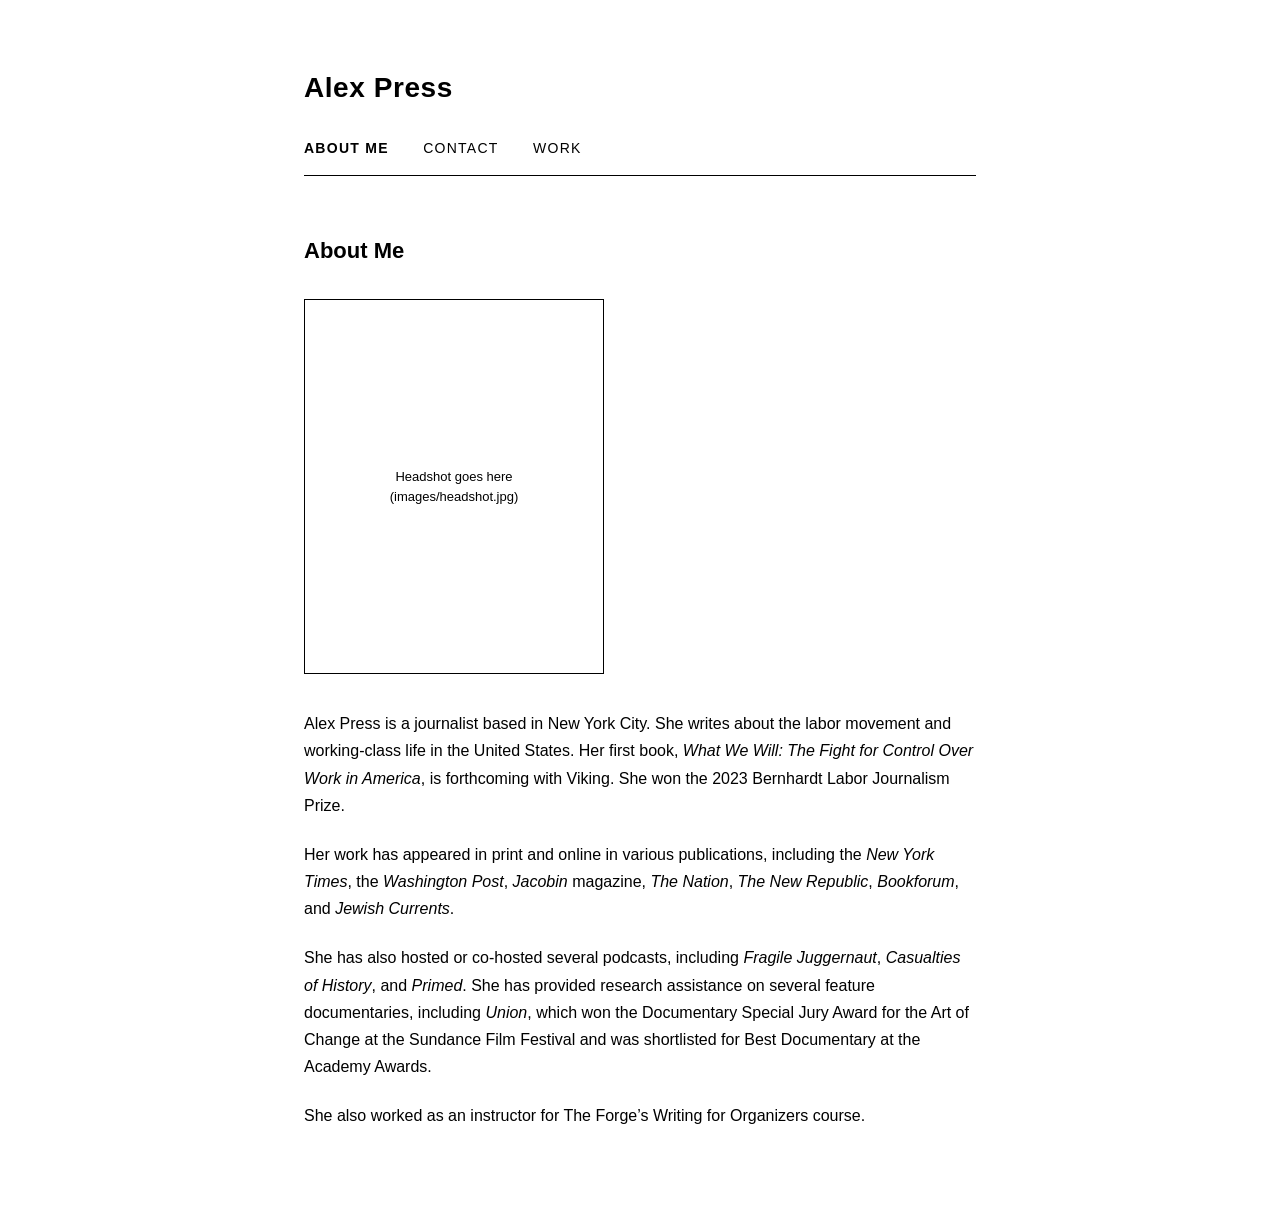
==== index.html @ fa853215 "Alex Press site: About Me, Contact, and Work pages Static site, no build step. White background, bla" ====
<!doctype html>
<html lang="en">
<head>
  <meta charset="utf-8">
  <meta name="viewport" content="width=device-width, initial-scale=1">
  <title>Alex Press</title>
  <meta name="description" content="Alex Press is a journalist based in New York City. She writes about the labor movement and working-class life in the United States.">
  <meta name="robots" content="noindex">
  <link rel="stylesheet" href="style.css">
</head>
<body>

  <div class="wrap">

    <!-- ===== Header (identical on every page) ===== -->
    <div class="site-name"><a href="index.html">Alex Press</a></div>
    <nav>
      <a href="index.html" class="current">About Me</a>
      <a href="contact.html">Contact</a>
      <a href="work.html">Work</a>
    </nav>

    <!-- ===== Page content ===== -->
    <h1>About Me</h1>

    <!-- HEADSHOT: see README.txt for the two-line swap that puts the real photo here. -->

    <div class="headshot-placeholder">Headshot goes here<br>(images/headshot.jpg)</div>

    <!-- <img src="images/headshot.jpg" alt="Alex Press" class="headshot"> -->

    <p>Alex Press is a journalist based in New York City. She writes about the labor movement and working-class life in the United States. Her first book, <em>What We Will: The Fight for Control Over Work in America</em>, is forthcoming with Viking. She won the 2023 Bernhardt Labor Journalism Prize.</p>

    <p>Her work has appeared in print and online in various publications, including the <em>New York Times</em>, the <em>Washington Post</em>, <em>Jacobin</em> magazine, <em>The Nation</em>, <em>The New Republic</em>, <em>Bookforum</em>, and <em>Jewish Currents</em>.</p>

    <p>She has also hosted or co-hosted several podcasts, including <em>Fragile Juggernaut</em>, <em>Casualties of History</em>, and <em>Primed</em>. She has provided research assistance on several feature documentaries, including <em>Union</em>, which won the Documentary Special Jury Award for the Art of Change at the Sundance Film Festival and was shortlisted for Best Documentary at the Academy Awards.</p>

    <p>She also worked as an instructor for The Forge&rsquo;s Writing for Organizers course.</p>

  </div>

</body>
</html>
---- style.css ----
/* ==========================================================================
   Alex Press — site styles
   White background, black text, Arial 12pt throughout.
   ========================================================================== */

* {
  box-sizing: border-box;
}

body {
  margin: 0;
  background: #ffffff;
  color: #000000;
  font-family: Arial, Helvetica, sans-serif;
  font-size: 16px; /* 16px = 12pt */
  line-height: 1.7;
  -webkit-font-smoothing: antialiased;
}

/* Centered single column, like the reference site */
.wrap {
  max-width: 720px;
  margin: 0 auto;
  padding: 64px 24px 96px;
}

/* --- Header ------------------------------------------------------------ */

.site-name {
  font-size: 28px;
  font-weight: bold;
  letter-spacing: 0.02em;
  margin: 0 0 22px;
}

.site-name a {
  color: #000000;
  text-decoration: none;
}

nav {
  border-bottom: 1px solid #000000;
  padding-bottom: 14px;
  margin-bottom: 56px;
}

nav a {
  color: #000000;
  text-decoration: none;
  font-size: 14px;
  text-transform: uppercase;
  letter-spacing: 0.09em;
  margin-right: 30px;
}

nav a:last-child {
  margin-right: 0;
}

nav a:hover {
  text-decoration: underline;
}

/* The page you're currently on */
nav a.current {
  font-weight: bold;
}

/* --- Page content ------------------------------------------------------ */

h1 {
  font-size: 22px;
  font-weight: bold;
  margin: 0 0 30px;
}

p {
  margin: 0 0 22px;
}

p:last-child {
  margin-bottom: 0;
}

a {
  color: #000000;
}

/* --- Headshot ---------------------------------------------------------- */

.headshot {
  width: 300px;
  max-width: 100%;
  height: auto;
  display: block;
  margin: 0 0 36px;
}

/* Temporary grey box shown until the real photo is added */
.headshot-placeholder {
  width: 300px;
  max-width: 100%;
  aspect-ratio: 4 / 5;
  border: 1px solid #000000;
  display: flex;
  align-items: center;
  justify-content: center;
  text-align: center;
  font-size: 13px;
  line-height: 1.5;
  padding: 20px;
  margin: 0 0 36px;
}

/* --- Contact page ------------------------------------------------------ */

.contact-list {
  list-style: none;
  padding: 0;
  margin: 0;
}

.contact-list li {
  margin-bottom: 16px;
}

/* --- Phones ------------------------------------------------------------ */

@media (max-width: 600px) {
  .wrap {
    padding: 40px 20px 64px;
  }

  .site-name {
    font-size: 24px;
  }

  nav a {
    margin-right: 20px;
    display: inline-block;
    margin-bottom: 6px;
  }
}
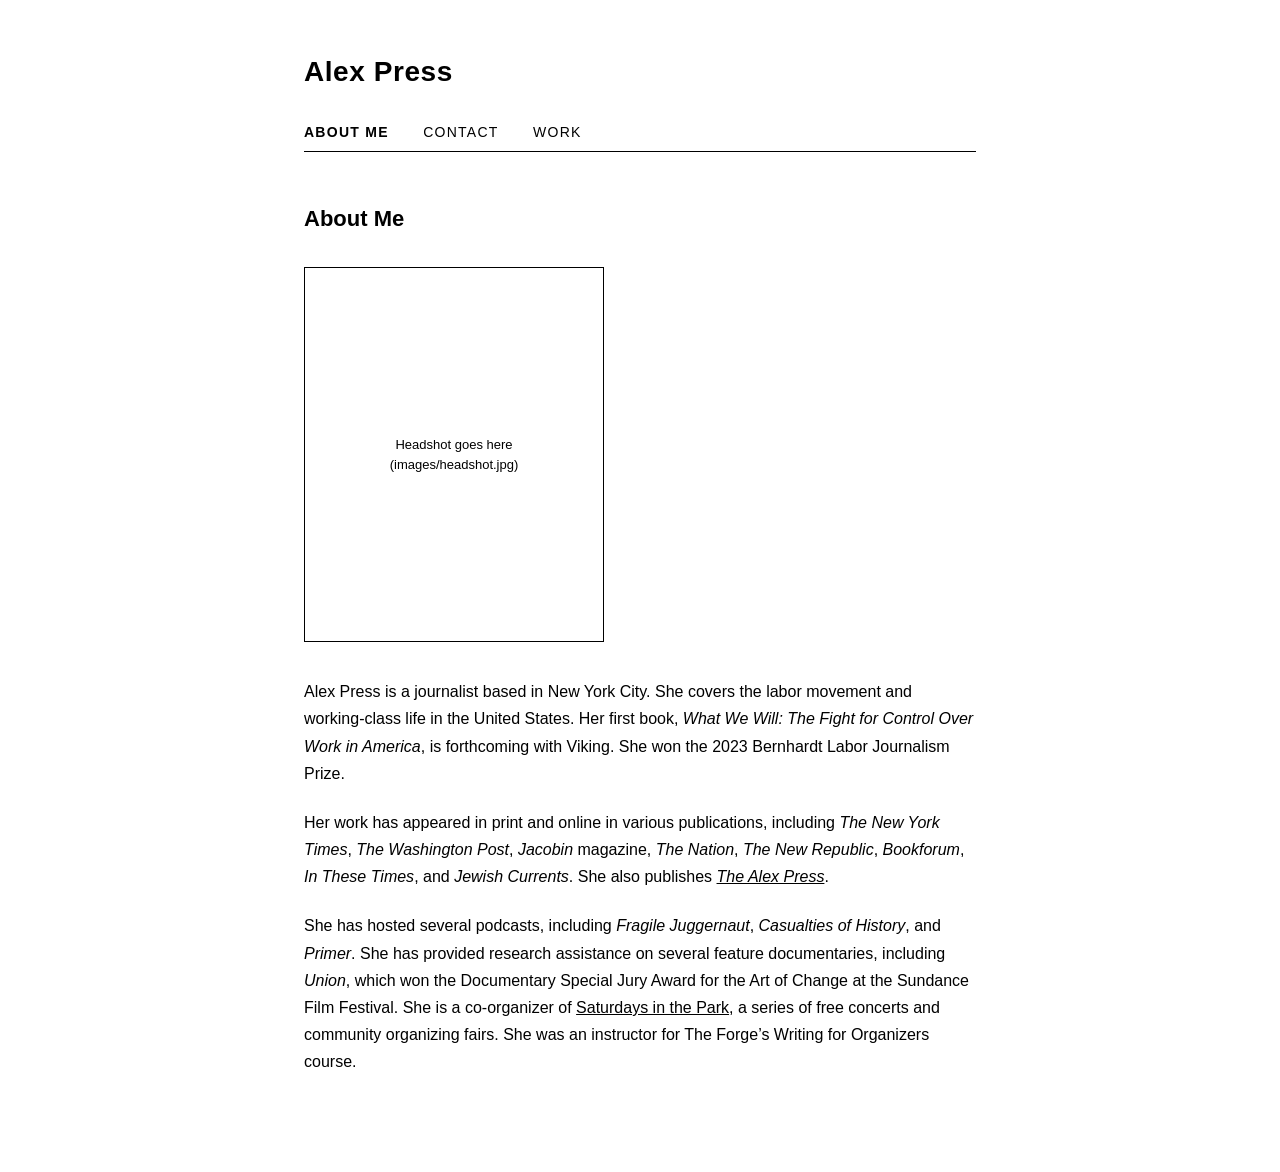
==== commit 4fc0584b: "Work page rebuilt, all links wired, bio updated - Work page: 'Writing' is now the top heading (Work " ====
--- a/index.html
+++ b/index.html
@@ -29,13 +29,11 @@
 
     <!-- <img src="images/headshot.jpg" alt="Alex Press" class="headshot"> -->
 
-    <p>Alex Press is a journalist based in New York City. She writes about the labor movement and working-class life in the United States. Her first book, <em>What We Will: The Fight for Control Over Work in America</em>, is forthcoming with Viking. She won the 2023 Bernhardt Labor Journalism Prize.</p>
+    <p>Alex Press is a journalist based in New York City. She covers the labor movement and working-class life in the United States. Her first book, <em>What We Will: The Fight for Control Over Work in America</em>, is forthcoming with Viking. She won the 2023 Bernhardt Labor Journalism Prize.</p>
 
-    <p>Her work has appeared in print and online in various publications, including the <em>New York Times</em>, the <em>Washington Post</em>, <em>Jacobin</em> magazine, <em>The Nation</em>, <em>The New Republic</em>, <em>Bookforum</em>, and <em>Jewish Currents</em>.</p>
+    <p>Her work has appeared in print and online in various publications, including <em>The New York Times</em>, <em>The Washington Post</em>, <em>Jacobin</em> magazine, <em>The Nation</em>, <em>The New Republic</em>, <em>Bookforum</em>, <em>In These Times</em>, and <em>Jewish Currents</em>. She also publishes <em><a href="https://thealexpress.substack.com/" target="_blank" rel="noopener">The Alex Press</a></em>.</p>
 
-    <p>She has also hosted or co-hosted several podcasts, including <em>Fragile Juggernaut</em>, <em>Casualties of History</em>, and <em>Primed</em>. She has provided research assistance on several feature documentaries, including <em>Union</em>, which won the Documentary Special Jury Award for the Art of Change at the Sundance Film Festival and was shortlisted for Best Documentary at the Academy Awards.</p>
-
-    <p>She also worked as an instructor for The Forge&rsquo;s Writing for Organizers course.</p>
+    <p>She has hosted several podcasts, including <em>Fragile Juggernaut</em>, <em>Casualties of History</em>, and <em>Primer</em>. She has provided research assistance on several feature documentaries, including <em>Union</em>, which won the Documentary Special Jury Award for the Art of Change at the Sundance Film Festival. She is a co-organizer of <a href="https://saturdaysinthepark.com/" target="_blank" rel="noopener">Saturdays in the Park</a>, a series of free concerts and community organizing fairs. She was an instructor for The Forge&rsquo;s Writing for Organizers course.</p>
 
   </div>
 
--- a/style.css
+++ b/style.css
@@ -7,11 +7,21 @@
   box-sizing: border-box;
 }
 
+/* ---- FONT ------------------------------------------------------------
+   Arial is the current choice. To try another, comment out the active
+   line below and uncomment one of the alternatives. Nothing else changes.
+   ---------------------------------------------------------------------- */
+
 body {
   margin: 0;
   background: #ffffff;
   color: #000000;
-  font-family: Arial, Helvetica, sans-serif;
+
+  font-family: Arial, Helvetica, sans-serif;                        /* ACTIVE */
+  /* font-family: Helvetica, "Helvetica Neue", Arial, sans-serif; */   /* slightly softer */
+  /* font-family: Georgia, "Times New Roman", serif; */                /* serif, more literary */
+  /* font-family: "Times New Roman", Times, serif; */                  /* newspaper serif */
+
   font-size: 16px; /* 16px = 12pt */
   line-height: 1.7;
   -webkit-font-smoothing: antialiased;
@@ -21,7 +31,7 @@
 .wrap {
   max-width: 720px;
   margin: 0 auto;
-  padding: 64px 24px 96px;
+  padding: 48px 24px 96px;
 }
 
 /* --- Header ------------------------------------------------------------ */
@@ -40,8 +50,8 @@
 
 nav {
   border-bottom: 1px solid #000000;
-  padding-bottom: 14px;
-  margin-bottom: 56px;
+  padding-bottom: 6px;   /* gap between the tabs and the black line */
+  margin-bottom: 48px;   /* gap between the line and the page content */
 }
 
 nav a {
@@ -74,8 +84,42 @@
   margin: 0 0 30px;
 }
 
+/* Section headings on the Work page ("Writing", "Podcasts").
+   Same size as h1 so the two sections read as equals. */
+h2 {
+  font-size: 22px;
+  font-weight: bold;
+  margin: 0 0 20px;
+}
+
+/* Space above a subhead that follows a previous section */
+h2 + .work-list,
+.work-list + h2 {
+  margin-top: 0;
+}
+
+.work-list + h2 {
+  margin-top: 44px;
+}
+
 p {
   margin: 0 0 22px;
+}
+
+/* --- Work page lists --------------------------------------------------- */
+
+.work-list {
+  list-style: none;
+  padding: 0;
+  margin: 0;
+}
+
+.work-list li {
+  margin-bottom: 12px;
+}
+
+.work-list li:last-child {
+  margin-bottom: 0;
 }
 
 p:last-child {
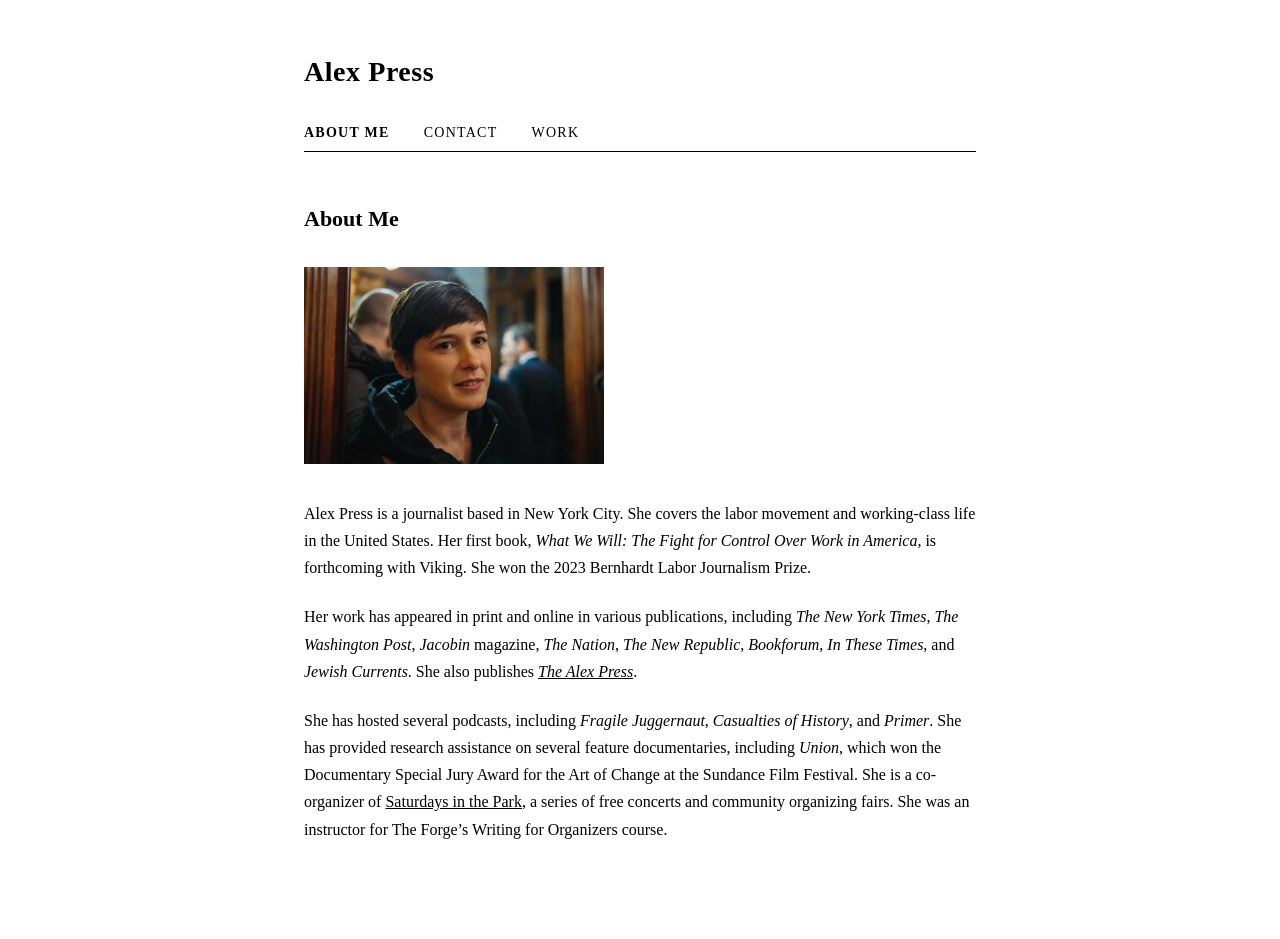
==== commit d6bad477: "Ready for launch: headshot, contact info, Times New Roman, custom domain - Add headshot photo to the" ====
--- a/index.html
+++ b/index.html
@@ -5,8 +5,7 @@
   <meta name="viewport" content="width=device-width, initial-scale=1">
   <title>Alex Press</title>
   <meta name="description" content="Alex Press is a journalist based in New York City. She writes about the labor movement and working-class life in the United States.">
-  <meta name="robots" content="noindex">
-  <link rel="stylesheet" href="style.css">
+  <link rel="stylesheet" href="style.css?v=4">
 </head>
 <body>
 
@@ -23,11 +22,9 @@
     <!-- ===== Page content ===== -->
     <h1>About Me</h1>
 
-    <!-- HEADSHOT: see README.txt for the two-line swap that puts the real photo here. -->
+    <!-- HEADSHOT: to change the photo, replace images/headshot.jpg with a new file of the same name. -->
 
-    <div class="headshot-placeholder">Headshot goes here<br>(images/headshot.jpg)</div>
-
-    <!-- <img src="images/headshot.jpg" alt="Alex Press" class="headshot"> -->
+    <img src="images/headshot.jpg" alt="Alex Press" class="headshot">
 
     <p>Alex Press is a journalist based in New York City. She covers the labor movement and working-class life in the United States. Her first book, <em>What We Will: The Fight for Control Over Work in America</em>, is forthcoming with Viking. She won the 2023 Bernhardt Labor Journalism Prize.</p>
 
--- a/style.css
+++ b/style.css
@@ -1,6 +1,6 @@
 /* ==========================================================================
    Alex Press — site styles
-   White background, black text, Arial 12pt throughout.
+   White background, black text, Times New Roman 12pt throughout.
    ========================================================================== */
 
 * {
@@ -17,10 +17,10 @@
   background: #ffffff;
   color: #000000;
 
-  font-family: Arial, Helvetica, sans-serif;                        /* ACTIVE */
+  /* font-family: Arial, Helvetica, sans-serif; */                     /* the original */
   /* font-family: Helvetica, "Helvetica Neue", Arial, sans-serif; */   /* slightly softer */
   /* font-family: Georgia, "Times New Roman", serif; */                /* serif, more literary */
-  /* font-family: "Times New Roman", Times, serif; */                  /* newspaper serif */
+  font-family: "Times New Roman", Times, serif;                      /* ACTIVE: newspaper serif */
 
   font-size: 16px; /* 16px = 12pt */
   line-height: 1.7;
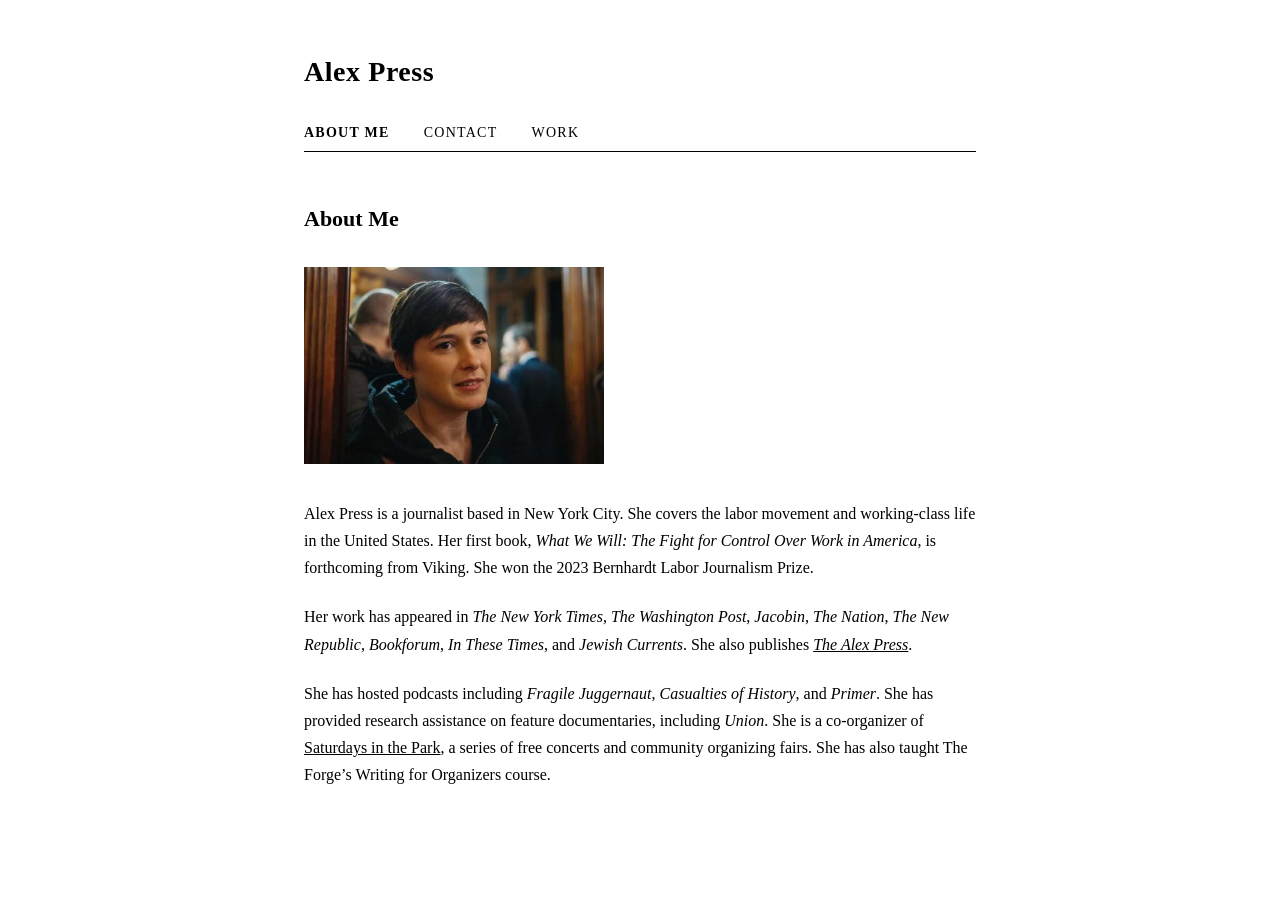
==== commit 11963c74: "Bio light edits from Alex; new podcast links; add Fast Company to Work page Co-Authored-By: Claude O" ====
--- a/index.html
+++ b/index.html
@@ -26,12 +26,11 @@
 
     <img src="images/headshot.jpg" alt="Alex Press" class="headshot">
 
-    <p>Alex Press is a journalist based in New York City. She covers the labor movement and working-class life in the United States. Her first book, <em>What We Will: The Fight for Control Over Work in America</em>, is forthcoming with Viking. She won the 2023 Bernhardt Labor Journalism Prize.</p>
+    <p>Alex Press is a journalist based in New York City. She covers the labor movement and working-class life in the United States. Her first book, <em>What We Will: The Fight for Control Over Work in America</em>, is forthcoming from Viking. She won the 2023 Bernhardt Labor Journalism Prize.</p>
 
-    <p>Her work has appeared in print and online in various publications, including <em>The New York Times</em>, <em>The Washington Post</em>, <em>Jacobin</em> magazine, <em>The Nation</em>, <em>The New Republic</em>, <em>Bookforum</em>, <em>In These Times</em>, and <em>Jewish Currents</em>. She also publishes <em><a href="https://thealexpress.substack.com/" target="_blank" rel="noopener">The Alex Press</a></em>.</p>
+    <p>Her work has appeared in <em>The New York Times</em>, <em>The Washington Post</em>, <em>Jacobin</em>, <em>The Nation</em>, <em>The New Republic</em>, <em>Bookforum</em>, <em>In These Times</em>, and <em>Jewish Currents</em>. She also publishes <em><a href="https://thealexpress.substack.com/" target="_blank" rel="noopener">The Alex Press</a></em>.</p>
 
-    <p>She has hosted several podcasts, including <em>Fragile Juggernaut</em>, <em>Casualties of History</em>, and <em>Primer</em>. She has provided research assistance on several feature documentaries, including <em>Union</em>, which won the Documentary Special Jury Award for the Art of Change at the Sundance Film Festival. She is a co-organizer of <a href="https://saturdaysinthepark.com/" target="_blank" rel="noopener">Saturdays in the Park</a>, a series of free concerts and community organizing fairs. She was an instructor for The Forge&rsquo;s Writing for Organizers course.</p>
-
+    <p>She has hosted podcasts including <em>Fragile Juggernaut</em>, <em>Casualties of History</em>, and <em>Primer</em>. She has provided research assistance on feature documentaries, including <em>Union</em>. She is a co-organizer of <a href="https://saturdaysinthepark.com/" target="_blank" rel="noopener">Saturdays in the Park</a>, a series of free concerts and community organizing fairs. She has also taught The Forge&rsquo;s Writing for Organizers course.</p>
   </div>
 
 </body>
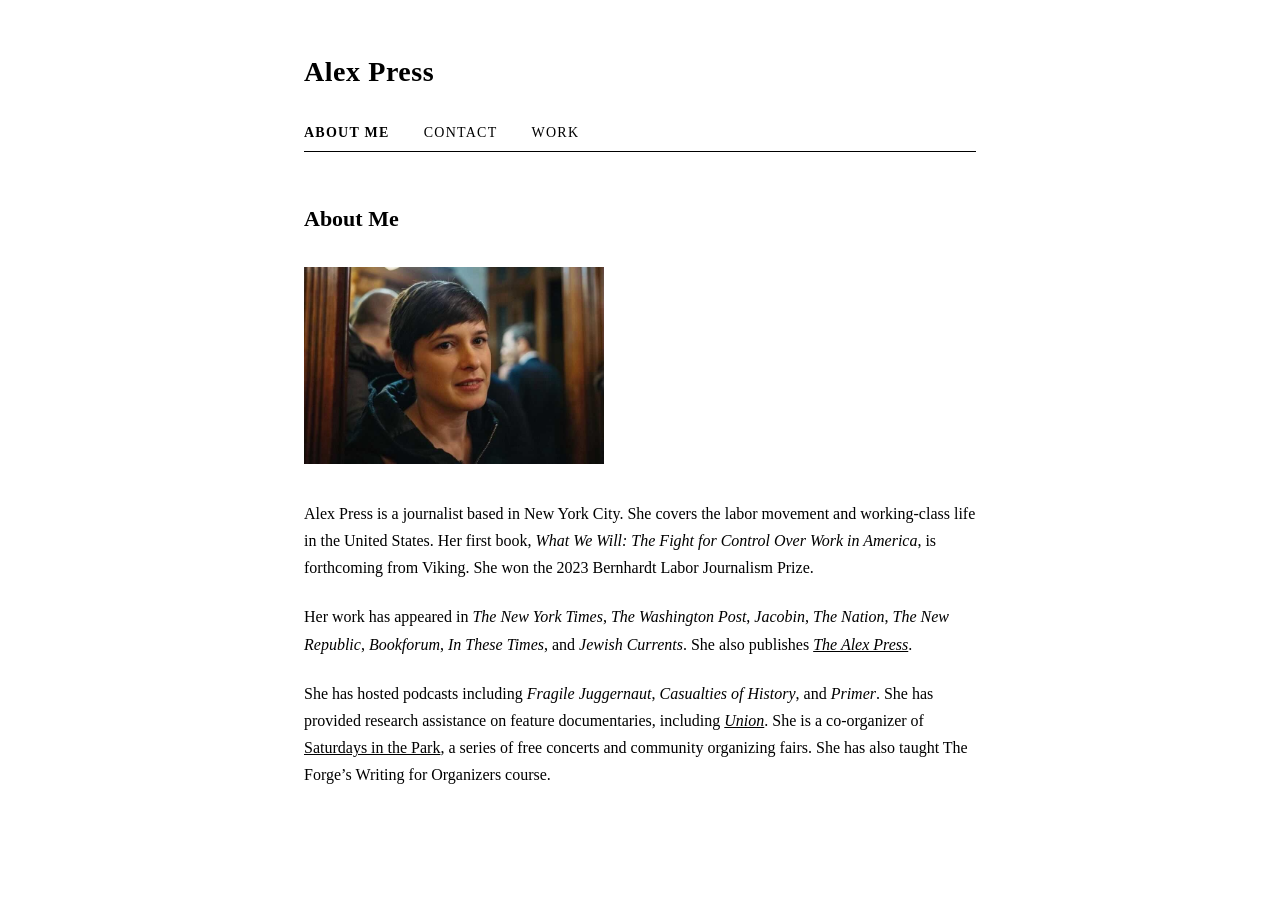
==== commit 2f47f955: "Link Union documentary in bio Co-Authored-By: Claude Opus 5.5 <noreply@anthropic.com>" ====
--- a/index.html
+++ b/index.html
@@ -30,7 +30,7 @@
 
     <p>Her work has appeared in <em>The New York Times</em>, <em>The Washington Post</em>, <em>Jacobin</em>, <em>The Nation</em>, <em>The New Republic</em>, <em>Bookforum</em>, <em>In These Times</em>, and <em>Jewish Currents</em>. She also publishes <em><a href="https://thealexpress.substack.com/" target="_blank" rel="noopener">The Alex Press</a></em>.</p>
 
-    <p>She has hosted podcasts including <em>Fragile Juggernaut</em>, <em>Casualties of History</em>, and <em>Primer</em>. She has provided research assistance on feature documentaries, including <em>Union</em>. She is a co-organizer of <a href="https://saturdaysinthepark.com/" target="_blank" rel="noopener">Saturdays in the Park</a>, a series of free concerts and community organizing fairs. She has also taught The Forge&rsquo;s Writing for Organizers course.</p>
+    <p>She has hosted podcasts including <em>Fragile Juggernaut</em>, <em>Casualties of History</em>, and <em>Primer</em>. She has provided research assistance on feature documentaries, including <a href="https://www.unionthefilm.com/" target="_blank" rel="noopener"><em>Union</em></a>. She is a co-organizer of <a href="https://saturdaysinthepark.com/" target="_blank" rel="noopener">Saturdays in the Park</a>, a series of free concerts and community organizing fairs. She has also taught The Forge&rsquo;s Writing for Organizers course.</p>
   </div>
 
 </body>
